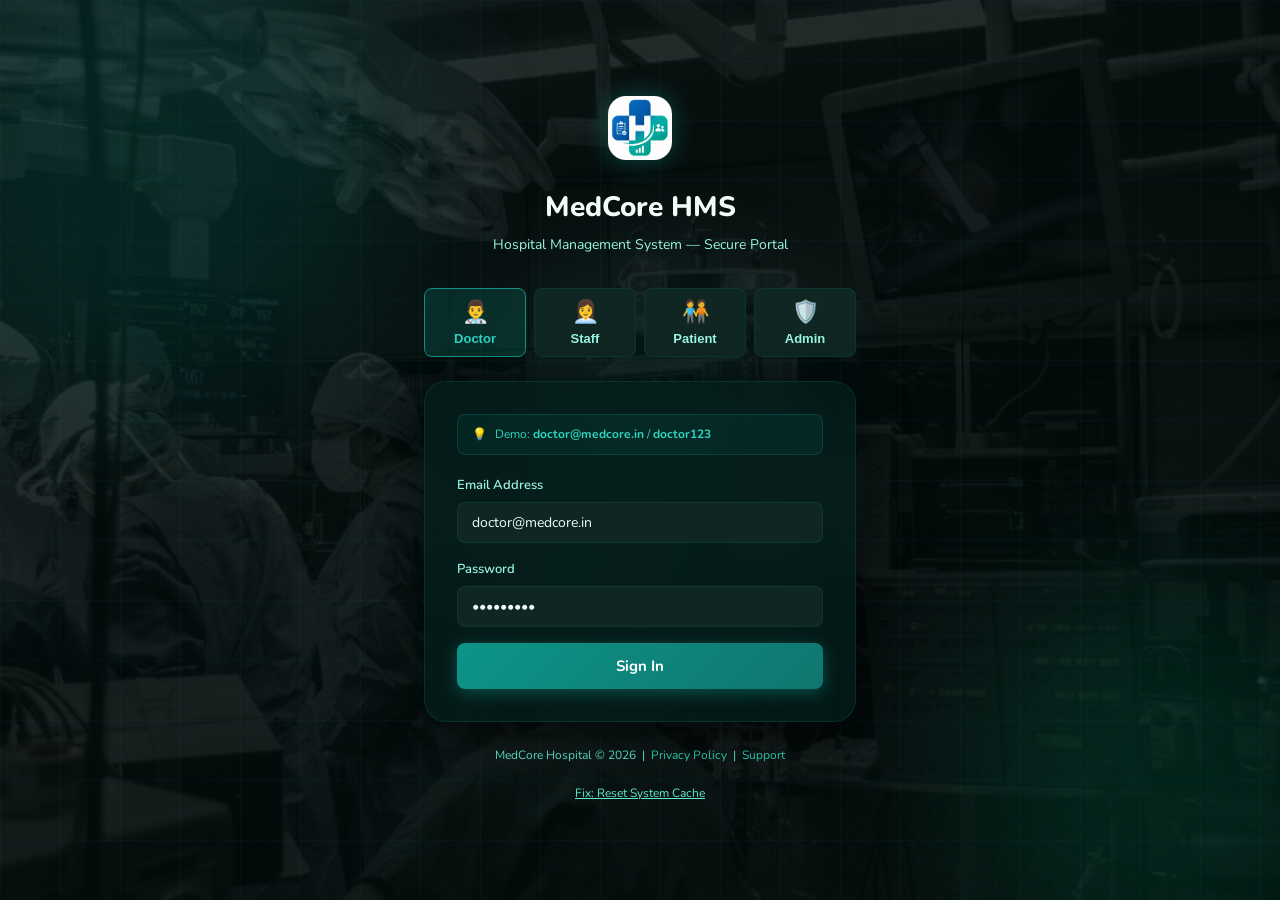
==== index.html @ 2632d04f "Add files via upload" ====
<!DOCTYPE html>
<html lang="en">
<head>
<meta charset="UTF-8"/>
<meta name="viewport" content="width=device-width, initial-scale=1.0"/>
<title>MedCore HMS — Login</title>
<meta name="description" content="MedCore Hospital Management System — Secure login for Doctors, Staff and Patients."/>
<link rel="preconnect" href="https://fonts.googleapis.com"/>
<link rel="preconnect" href="https://fonts.gstatic.com" crossorigin/>
<link href="https://fonts.googleapis.com/css2?family=Nunito:wght@300;400;500;600;700;800;900&display=swap" rel="stylesheet"/>
<link rel="stylesheet" href="css/main.css"/>
<style>
  body { min-height:100vh; display:flex; align-items:center; justify-content:center; position:relative; overflow:hidden;
    font-family:'Nunito',sans-serif;
    background: linear-gradient(rgba(3,12,11,0.87), rgba(3,12,11,0.87)), url('images/surgery-bg.jpg') center/cover no-repeat; }
  body.light-theme { background: linear-gradient(rgba(248,250,252,0.85), rgba(248,250,252,0.9)), url('images/surgery-bg.jpg') center/cover no-repeat; }

  /* Animated background */
  .bg-orbs { position:fixed; inset:0; pointer-events:none; z-index:0; }
  .orb {
    position:absolute; border-radius:50%; filter:blur(80px); opacity:0.18;
    animation: floatOrb 8s ease-in-out infinite;
  }
  .orb-1 { width:500px;height:500px; background:#0d9488; top:-100px; left:-100px; animation-delay:0s; }
  .orb-2 { width:400px;height:400px; background:#059669; bottom:-80px; right:-80px; animation-delay:-3s; }
  .orb-3 { width:300px;height:300px; background:#0f766e; top:50%; left:50%; transform:translate(-50%,-50%); animation-delay:-5s; }
  @keyframes floatOrb {
    0%,100% { transform:translate(0,0) scale(1); }
    33% { transform:translate(30px,-30px) scale(1.05); }
    66% { transform:translate(-20px,20px) scale(0.95); }
  }
  .orb-1 { animation-name:floatOrb1; }
  @keyframes floatOrb1 { 0%,100%{transform:translate(0,0);} 50%{transform:translate(40px,40px);} }

  /* Grid overlay */
  .bg-grid {
    position:fixed;inset:0;z-index:0;pointer-events:none;
    background-image:linear-gradient(rgba(13,148,136,0.06) 1px,transparent 1px),linear-gradient(90deg,rgba(13,148,136,0.06) 1px,transparent 1px);
    background-size:60px 60px;
  }

  /* Login container */
  .login-wrap { position:relative;z-index:1; width:100%;max-width:480px; padding:24px; animation:slideUp 0.6s ease; }

  .login-header { text-align:center; margin-bottom:32px; }
  .login-logo {
    width:64px;height:64px;
    background:url('images/logo.jpg') center/cover no-repeat;
    border-radius:18px;
    display:inline-flex;align-items:center;justify-content:center;
    font-size:28px;margin-bottom:16px;
    box-shadow:var(--glow);
    animation:glow 3s ease-in-out infinite;
  }
  .login-title { font-size:28px;font-weight:800;color:var(--text); }
  .login-sub { font-size:14px;color:var(--text-2);margin-top:4px; }

  /* Role selector */
  .role-tabs { display:flex;gap:8px;margin-bottom:24px; }
  .role-tab {
    flex:1;padding:10px 8px;border-radius:var(--radius-sm);border:1px solid var(--card-border);
    background:var(--bg-3);color:var(--text-2);cursor:pointer;
    transition:var(--transition);text-align:center;font-size:13px;font-weight:600;
    display:flex;flex-direction:column;align-items:center;gap:6px;
  }
  .role-tab .role-icon { font-size:22px; }
  .role-tab.active { background:rgba(13,148,136,0.2);border-color:#0d9488;color:#2dd4bf; }
  .role-tab:hover:not(.active) { border-color:rgba(13,148,136,0.4);color:var(--text); }

  /* Form card */
  .login-card {
    background:rgba(5,30,27,0.75);border:1px solid rgba(13,148,136,0.2);
    border-radius:var(--radius-lg);padding:32px;backdrop-filter:blur(20px);
    box-shadow:var(--shadow-lg);
  }

  .demo-hint {
    background:rgba(13,148,136,0.1);border:1px solid rgba(13,148,136,0.25);
    border-radius:var(--radius-sm);padding:10px 14px;margin-bottom:20px;
    font-size:12px;color:#2dd4bf;display:flex;gap:8px;align-items:flex-start;
  }

  .login-btn {
    width:100%;padding:13px;font-size:15px;font-weight:700;
    background:linear-gradient(135deg,#0d9488,#0f766e);
    color:#fff;border:none;border-radius:var(--radius-sm);cursor:pointer;
    transition:var(--transition);font-family:inherit;margin-top:8px;
    box-shadow:0 4px 16px rgba(13,148,136,0.45);
    display:flex;align-items:center;justify-content:center;gap:8px;
  }
  .login-btn:hover { box-shadow:0 6px 24px rgba(13,148,136,0.65);transform:translateY(-1px); }
  .login-btn:active { transform:translateY(0); }
  .login-btn:disabled { opacity:0.6;cursor:not-allowed;transform:none; }

  .spinner {
    width:18px;height:18px;border:2px solid rgba(255,255,255,0.3);
    border-top-color:#fff;border-radius:50%;animation:spin 0.8s linear infinite;
  }

  .error-msg {
    background:rgba(239,68,68,0.1);border:1px solid rgba(239,68,68,0.3);
    border-radius:var(--radius-sm);padding:10px 14px;
    color:var(--danger);font-size:13px;margin-bottom:16px;display:none;
  }

  .login-footer { text-align:center;margin-top:24px;font-size:12px;color:var(--text-3); }
  .login-footer a { color:var(--primary-light);text-decoration:none; }
</style>
</head>
<body>
<script>if(localStorage.getItem('theme') === 'light') document.body.classList.add('light-theme');</script>
<div class="bg-orbs"><div class="orb orb-1"></div><div class="orb orb-2"></div><div class="orb orb-3"></div></div>
<div class="bg-grid"></div>

<div class="login-wrap">
  <div class="login-header">
    <div class="login-logo"></div>
    <h1 class="login-title">MedCore HMS</h1>
    <p class="login-sub">Hospital Management System — Secure Portal</p>
  </div>

  <div class="role-tabs" id="roleTabs">
    <button class="role-tab active" id="tabDoctor" onclick="selectRole('doctor')">
      <span class="role-icon">👨‍⚕️</span>Doctor
    </button>
    <button class="role-tab" id="tabStaff" onclick="selectRole('staff')">
      <span class="role-icon">👩‍💼</span>Staff
    </button>
    <button class="role-tab" id="tabPatient" onclick="selectRole('patient')">
      <span class="role-icon">🧑‍🤝‍🧑</span>Patient
    </button>
    <button class="role-tab" id="tabAdmin" onclick="selectRole('admin')">
      <span class="role-icon">🛡️</span>Admin
    </button>
  </div>

  <div class="login-card">
    <div class="demo-hint" id="demoHint">
      <span>💡</span>
      <span id="demoHintText">Demo: <strong>doctor@medcore.in</strong> / <strong>doctor123</strong></span>
    </div>
    <div class="error-msg" id="errorMsg">❌ Invalid credentials. Please try again.</div>

    <form id="loginForm" onsubmit="handleLogin(event)">
      <div class="form-group">
        <label class="form-label" for="emailInput">Email Address</label>
        <input class="form-control" id="emailInput" type="email" placeholder="Enter your email" autocomplete="email" required/>
      </div>
      <div class="form-group">
        <label class="form-label" for="passInput">Password</label>
        <input class="form-control" id="passInput" type="password" placeholder="Enter your password" autocomplete="current-password" required/>
      </div>
      <button class="login-btn" type="submit" id="loginBtn">
        <span id="loginBtnText">Sign In</span>
      </button>
    </form>
  </div>

  <div class="login-footer">
    MedCore Hospital &copy; 2026 &nbsp;|&nbsp; <a href="#">Privacy Policy</a> &nbsp;|&nbsp; <a href="#">Support</a>
    <br><br><a href="#" onclick="forceReset()" style="color:var(--text-light);text-decoration:underline;">Fix: Reset System Cache</a>
  </div>
</div>

<script src="js/data.js?v=5"></script>
<script>
  function forceReset() {
    localStorage.clear();
    alert('System cache cleared! Page will now reload.');
    window.location.href = 'index.html';
  }
  const demos = {
    admin:   { email:'vishalingle3265@gmail.com',   pass:'vishal123',   hint:'vishalingle3265@gmail.com / vishal123'   },
    doctor:  { email:'doctor@medcore.in',  pass:'doctor123',  hint:'doctor@medcore.in / doctor123'  },
    staff:   { email:'staff@medcore.in',   pass:'staff123',   hint:'staff@medcore.in / staff123'   },
    patient: { email:'patient@medcore.in', pass:'patient123', hint:'patient@medcore.in / patient123' },
  };
  let selectedRole = 'doctor';

  // Check if already logged in
  window.addEventListener('DOMContentLoaded', () => {
    const u = HMS.loadSession();
    if (u) redirectUser(u);
  });

  function selectRole(role) {
    selectedRole = role;
    document.querySelectorAll('.role-tab').forEach(t => t.classList.remove('active'));
    document.getElementById('tab' + role.charAt(0).toUpperCase() + role.slice(1)).classList.add('active');
    
    if (role === 'admin') {
      document.getElementById('demoHintText').innerHTML = '';
      document.getElementById('emailInput').value = '';
      document.getElementById('passInput').value = '';
    } else {
      const d = demos[role];
      document.getElementById('demoHintText').innerHTML = `Demo: <strong>${d.email}</strong> / <strong>${d.pass}</strong>`;
      document.getElementById('emailInput').value = d.email;
      document.getElementById('passInput').value = d.pass;
    }
    document.getElementById('errorMsg').style.display = 'none';
  }

  // Pre-fill demo credentials
  selectRole('doctor');

  function handleLogin(e) {
    e.preventDefault();
    const email = document.getElementById('emailInput').value.trim();
    const pass  = document.getElementById('passInput').value;
    const btn   = document.getElementById('loginBtn');
    const txt   = document.getElementById('loginBtnText');
    const err   = document.getElementById('errorMsg');

    err.style.display = 'none';
    btn.disabled = true;
    txt.innerHTML = '<div class="spinner"></div>';

    setTimeout(() => {
      const user = HMS.login(email, pass);
      btn.disabled = false;
      if (user) {
        txt.textContent = '✓ Redirecting...';
        setTimeout(() => redirectUser(user), 500);
      } else {
        txt.textContent = 'Sign In';
        err.style.display = 'block';
      }
    }, 900);
  }

  function toggleView(view) {} // Removed as signup is disabled
  function handleRegister(e) {} // Removed as signup is disabled

  function redirectUser(user) {
    const map = { admin: 'admin.html', doctor:'doctor.html', staff:'staff.html', patient:'patient.html' };
    window.location.href = map[user.role] || 'index.html';
  }
</script>
</body>
</html>
---- css/main.css ----
@import url('https://fonts.googleapis.com/css2?family=Nunito:wght@300;400;500;600;700;800;900&family=JetBrains+Mono:wght@400;500&display=swap');

:root {
  --primary: #0d9488;       /* teal-600 */
  --primary-light: #2dd4bf; /* teal-400 */
  --primary-dark: #0f766e;  /* teal-700 */
  --secondary: #059669;     /* emerald-600 */
  --secondary-light: #34d399;
  --success: #22c55e;
  --warning: #eab308;
  --danger: #f43f5e;
  --info: #38bdf8;

  --bg: #050f0e;
  --bg-2: #091a18;
  --bg-3: #0f2622;
  --card: rgba(10, 30, 28, 0.85);
  --card-border: rgba(13,148,136,0.15);
  --sidebar: rgba(5, 15, 14, 0.97);

  --text: #f0fdfa;
  --text-2: #99f6e4;
  --text-3: #5eead4;

  --radius: 14px;
  --radius-lg: 22px;
  --radius-sm: 8px;
  --shadow: 0 4px 24px rgba(0,0,0,0.5);
  --shadow-lg: 0 8px 48px rgba(0,0,0,0.7);
  --glow: 0 0 24px rgba(13,148,136,0.45);
  --transition: all 0.2s cubic-bezier(0.4,0,0.2,1);
}

.light-theme {
  --bg: #f8fafc;
  --bg-2: #ffffff;
  --bg-3: #f1f5f9;
  --card: rgba(255, 255, 255, 0.9);
  --card-border: rgba(13, 148, 136, 0.2);
  --sidebar: rgba(255, 255, 255, 0.95);

  --text: #0f172a;
  --text-2: #334155;
  --text-3: #64748b;

  --shadow: 0 4px 20px rgba(0, 0, 0, 0.08);
  --shadow-lg: 0 8px 30px rgba(0, 0, 0, 0.12);
  --glow: 0 0 24px rgba(13, 148, 136, 0.3);
}

/* ── Light theme overrides for hardcoded dark elements ── */
.light-theme .topbar { background: rgba(255,255,255,0.85); border-bottom-color: rgba(13,148,136,0.15); }
.light-theme .sidebar { background: rgba(255,255,255,0.97); border-right-color: rgba(13,148,136,0.12); }
.light-theme .topbar-search { background: #e2e8f0; border-color: rgba(13,148,136,0.15); }
.light-theme .topbar-search input { color: #0f172a; }
.light-theme .topbar-search input::placeholder { color: #94a3b8; }
.light-theme .icon-btn { background: #e2e8f0; border-color: rgba(13,148,136,0.15); color: #334155; }
.light-theme .icon-btn:hover { background: rgba(13,148,136,0.12); }
.light-theme .user-card:hover { background: rgba(0,0,0,0.04); }
.light-theme .table th { background: rgba(0,0,0,0.03); }
.light-theme .table td { border-bottom-color: rgba(0,0,0,0.06); }
.light-theme .table tbody tr:hover { background: rgba(13,148,136,0.06); }
.light-theme .modal { background: #ffffff; border-color: rgba(13,148,136,0.15); }
.light-theme .toast { background: #ffffff; border-color: rgba(13,148,136,0.15); }
.light-theme ::-webkit-scrollbar-track { background: #f1f5f9; }
.light-theme ::-webkit-scrollbar-thumb { background: #cbd5e1; }

*, *::before, *::after { box-sizing: border-box; margin: 0; padding: 0; }

html { scroll-behavior: smooth; }

body {
  font-family: 'Nunito', sans-serif;
  background: linear-gradient(rgba(5,15,14,0.88), rgba(5,15,14,0.96)), url('../images/portal_bg.png') center/cover fixed no-repeat;
  color: var(--text);
  min-height: 100vh;
  line-height: 1.6;
  -webkit-font-smoothing: antialiased;
}
body.light-theme {
  background: linear-gradient(rgba(248, 250, 252, 0.88), rgba(248, 250, 252, 0.95)), url('../images/portal_bg.png') center/cover fixed no-repeat;
}

/* Scrollbar */
::-webkit-scrollbar { width: 6px; height: 6px; }
::-webkit-scrollbar-track { background: var(--bg-2); }
::-webkit-scrollbar-thumb { background: var(--bg-3); border-radius: 3px; }
::-webkit-scrollbar-thumb:hover { background: var(--primary); }

/* Layout */
.app-layout { display: flex; min-height: 100vh; }

.sidebar {
  width: 260px;
  min-height: 100vh;
  background: var(--sidebar);
  border-right: 1px solid var(--card-border);
  backdrop-filter: blur(20px);
  display: flex;
  flex-direction: column;
  position: fixed;
  top: 0; left: 0; bottom: 0;
  z-index: 100;
  transition: var(--transition);
}

.sidebar-logo {
  padding: 24px 20px;
  display: flex;
  align-items: center;
  gap: 12px;
  border-bottom: 1px solid var(--card-border);
}

.sidebar-logo .logo-icon {
  width: 40px; height: 40px;
  background: url('../images/logo.jpg') center/cover no-repeat;
  border-radius: 12px;
  display: flex;
  align-items: center;
  justify-content: center;
  box-shadow: var(--glow);
}

.sidebar-logo .logo-text { font-size: 16px; font-weight: 700; color: var(--text); }
.sidebar-logo .logo-sub { font-size: 11px; color: var(--text-2); font-weight: 400; }

.sidebar-nav { flex: 1; padding: 16px 12px; overflow-y: auto; }

.nav-section-label {
  font-size: 10px;
  font-weight: 600;
  color: var(--text-3);
  text-transform: uppercase;
  letter-spacing: 0.08em;
  padding: 12px 8px 6px;
}

.nav-item {
  display: flex;
  align-items: center;
  gap: 12px;
  padding: 10px 12px;
  border-radius: var(--radius-sm);
  cursor: pointer;
  color: var(--text-2);
  font-size: 14px;
  font-weight: 500;
  transition: var(--transition);
  margin-bottom: 2px;
  border: none;
  background: none;
  width: 100%;
  text-align: left;
  text-decoration: none;
}

.nav-item:hover { background: rgba(13,148,136,0.12); color: var(--text); }
.nav-item.active { background: rgba(13,148,136,0.22); color: var(--primary-light); }
.nav-item.active .nav-icon { color: var(--primary); }

.nav-icon { font-size: 18px; width: 20px; text-align: center; flex-shrink: 0; }
.nav-badge {
  margin-left: auto;
  background: var(--danger);
  color: #fff;
  font-size: 10px;
  font-weight: 700;
  padding: 2px 6px;
  border-radius: 10px;
  min-width: 18px;
  text-align: center;
}

.sidebar-footer {
  padding: 16px 12px;
  border-top: 1px solid var(--card-border);
}

.user-card {
  display: flex;
  align-items: center;
  gap: 10px;
  padding: 10px;
  border-radius: var(--radius-sm);
  cursor: pointer;
  transition: var(--transition);
}
.user-card:hover { background: rgba(255,255,255,0.05); }
.user-avatar {
  width: 36px; height: 36px;
  border-radius: 50%;
  background: linear-gradient(135deg, var(--primary), var(--secondary));
  display: flex; align-items: center; justify-content: center;
  font-size: 14px; font-weight: 700; color: #fff;
  flex-shrink: 0;
}
.user-name { font-size: 13px; font-weight: 600; color: var(--text); }
.user-role { font-size: 11px; color: var(--text-2); }

/* Main Content */
.main-content {
  flex: 1;
  margin-left: 260px;
  min-height: 100vh;
  display: flex;
  flex-direction: column;
}

.topbar {
  height: 64px;
  background: rgba(5,15,14,0.85);
  backdrop-filter: blur(20px);
  border-bottom: 1px solid var(--card-border);
  display: flex;
  align-items: center;
  padding: 0 24px;
  gap: 16px;
  position: sticky;
  top: 0;
  z-index: 50;
}

.topbar-title { font-size: 18px; font-weight: 700; flex: 1; }
.topbar-search {
  display: flex;
  align-items: center;
  gap: 8px;
  background: var(--bg-3);
  border: 1px solid var(--card-border);
  border-radius: var(--radius-sm);
  padding: 8px 14px;
  flex: 0 0 280px;
}
.topbar-search input {
  background: none;
  border: none;
  outline: none;
  color: var(--text);
  font-size: 14px;
  width: 100%;
  font-family: inherit;
}
.topbar-search input::placeholder { color: var(--text-3); }

.icon-btn {
  width: 38px; height: 38px;
  border-radius: var(--radius-sm);
  background: var(--bg-3);
  border: 1px solid var(--card-border);
  display: flex; align-items: center; justify-content: center;
  cursor: pointer;
  transition: var(--transition);
  font-size: 16px;
  color: var(--text-2);
  position: relative;
}
.icon-btn:hover { background: rgba(13,148,136,0.18); color: var(--primary-light); border-color: var(--primary); }
.icon-btn .badge {
  position: absolute;
  top: -4px; right: -4px;
  width: 16px; height: 16px;
  background: var(--danger);
  border-radius: 50%;
  font-size: 9px;
  font-weight: 700;
  color: #fff;
  display: flex; align-items: center; justify-content: center;
  border: 2px solid var(--bg);
}

.page-content { padding: 24px; flex: 1; }

/* Cards */
.card {
  background: var(--card);
  border: 1px solid var(--card-border);
  border-radius: var(--radius);
  backdrop-filter: blur(12px);
  transition: var(--transition);
}
.card:hover { border-color: rgba(13,148,136,0.35); }
.card-header {
  display: flex;
  align-items: center;
  justify-content: space-between;
  padding: 18px 20px 0;
}
.card-title { font-size: 15px; font-weight: 700; color: var(--text); }
.card-body { padding: 16px 20px 20px; }

/* KPI Cards */
.kpi-grid { display: grid; grid-template-columns: repeat(auto-fit, minmax(200px, 1fr)); gap: 16px; margin-bottom: 24px; }
.kpi-card {
  background: var(--card);
  border: 1px solid var(--card-border);
  border-radius: var(--radius);
  padding: 20px;
  display: flex;
  flex-direction: column;
  gap: 12px;
  transition: var(--transition);
  cursor: default;
  position: relative;
  overflow: hidden;
}
.kpi-card::before {
  content: '';
  position: absolute;
  top: 0; left: 0; right: 0;
  height: 3px;
  background: linear-gradient(90deg, var(--kpi-color, var(--primary)), transparent);
}
.kpi-card:hover { transform: translateY(-2px); box-shadow: var(--shadow); border-color: rgba(13,148,136,0.35); }
.kpi-top { display: flex; align-items: flex-start; justify-content: space-between; }
.kpi-icon {
  width: 44px; height: 44px;
  border-radius: var(--radius-sm);
  background: rgba(var(--kpi-rgb, 99,102,241),0.15);
  display: flex; align-items: center; justify-content: center;
  font-size: 20px;
}
.kpi-value { font-size: 28px; font-weight: 800; color: var(--text); line-height: 1; }
.kpi-label { font-size: 13px; color: var(--text-2); font-weight: 500; }
.kpi-change { font-size: 12px; font-weight: 600; }
.kpi-change.up { color: var(--success); }
.kpi-change.down { color: var(--danger); }

/* Badges */
.badge {
  display: inline-flex;
  align-items: center;
  gap: 4px;
  padding: 3px 10px;
  border-radius: 20px;
  font-size: 11px;
  font-weight: 600;
  text-transform: uppercase;
  letter-spacing: 0.03em;
}
.badge-success { background: rgba(16,185,129,0.15); color: var(--success); border: 1px solid rgba(16,185,129,0.3); }
.badge-warning { background: rgba(245,158,11,0.15); color: var(--warning); border: 1px solid rgba(245,158,11,0.3); }
.badge-danger { background: rgba(239,68,68,0.15); color: var(--danger); border: 1px solid rgba(239,68,68,0.3); }
.badge-info { background: rgba(59,130,246,0.15); color: var(--info); border: 1px solid rgba(59,130,246,0.3); }
.badge-primary { background: rgba(13,148,136,0.15); color: var(--primary-light); border: 1px solid rgba(13,148,136,0.35); }
.badge-secondary { background: rgba(5,150,105,0.15); color: var(--secondary-light); border: 1px solid rgba(5,150,105,0.3); }

/* Buttons */
.btn {
  display: inline-flex;
  align-items: center;
  gap: 8px;
  padding: 9px 18px;
  border-radius: var(--radius-sm);
  font-size: 14px;
  font-weight: 600;
  cursor: pointer;
  border: none;
  transition: var(--transition);
  font-family: inherit;
  text-decoration: none;
  white-space: nowrap;
}
.btn:hover { transform: translateY(-1px); }
.btn:active { transform: translateY(0); }
.btn-primary { background: linear-gradient(135deg, var(--primary), var(--primary-dark)); color: #fff; box-shadow: 0 4px 12px rgba(13,148,136,0.4); }
.btn-primary:hover { box-shadow: 0 6px 20px rgba(13,148,136,0.6); }
.btn-secondary { background: var(--bg-3); color: var(--text); border: 1px solid var(--card-border); }
.btn-secondary:hover { border-color: var(--primary); color: var(--primary-light); }
.btn-success { background: linear-gradient(135deg, var(--success), #059669); color: #fff; }
.btn-danger { background: linear-gradient(135deg, var(--danger), #dc2626); color: #fff; }
.btn-warning { background: linear-gradient(135deg, var(--warning), #d97706); color: #fff; }
.btn-sm { padding: 6px 12px; font-size: 12px; }
.btn-lg { padding: 12px 24px; font-size: 16px; }
.btn-icon { width: 36px; height: 36px; padding: 0; border-radius: var(--radius-sm); display: flex; align-items: center; justify-content: center; }

/* Forms */
.form-group { display: flex; flex-direction: column; gap: 6px; margin-bottom: 16px; }
.form-label { font-size: 13px; font-weight: 600; color: var(--text-2); }
.form-control {
  background: var(--bg-3);
  border: 1px solid var(--card-border);
  border-radius: var(--radius-sm);
  padding: 10px 14px;
  color: var(--text);
  font-size: 14px;
  font-family: inherit;
  transition: var(--transition);
  outline: none;
  width: 100%;
}
.form-control:focus { border-color: var(--primary); box-shadow: 0 0 0 3px rgba(13,148,136,0.18); }
.form-control::placeholder { color: var(--text-3); }
select.form-control { cursor: pointer; }

/* Tables */
.table-wrapper { overflow-x: auto; border-radius: var(--radius); }
.table { width: 100%; border-collapse: collapse; font-size: 14px; }
.table th {
  padding: 12px 16px;
  background: rgba(255,255,255,0.03);
  color: var(--text-2);
  font-size: 11px;
  font-weight: 700;
  text-transform: uppercase;
  letter-spacing: 0.06em;
  text-align: left;
  border-bottom: 1px solid var(--card-border);
  white-space: nowrap;
}
.table td {
  padding: 13px 16px;
  border-bottom: 1px solid rgba(255,255,255,0.04);
  color: var(--text);
  vertical-align: middle;
}
.table tr:last-child td { border-bottom: none; }
.table tbody tr { transition: var(--transition); }
.table tbody tr:hover { background: rgba(13,148,136,0.06); }
.table-avatar {
  display: flex; align-items: center; gap: 10px;
}

.table-avatar .avatar {
  width: 32px; height: 32px;
  border-radius: 50%;
  background: linear-gradient(135deg, var(--primary), var(--secondary));
  display: flex; align-items: center; justify-content: center;
  font-size: 12px; font-weight: 700; color: #fff;
  flex-shrink: 0;
}
.table-avatar .info .name { font-weight: 600; font-size: 14px; }
.table-avatar .info .sub { font-size: 12px; color: var(--text-2); }

/* Modal */
.modal-overlay {
  position: fixed;
  inset: 0;
  background: rgba(0,0,0,0.7);
  backdrop-filter: blur(6px);
  z-index: 1000;
  display: flex;
  align-items: center;
  justify-content: center;
  padding: 20px;
  opacity: 0;
  visibility: hidden;
  transition: var(--transition);
}
.modal-overlay.active { opacity: 1; visibility: visible; }
.modal {
  background: var(--bg-2);
  border: 1px solid var(--card-border);
  border-radius: var(--radius-lg);
  max-width: 560px;
  width: 100%;
  max-height: 90vh;
  overflow-y: auto;
  transform: scale(0.95) translateY(20px);
  transition: var(--transition);
  box-shadow: var(--shadow-lg);
}
.modal-overlay.active .modal { transform: scale(1) translateY(0); }
.modal-header {
  display: flex;
  align-items: center;
  justify-content: space-between;
  padding: 20px 24px 0;
}
.modal-title { font-size: 18px; font-weight: 700; }
.modal-close {
  width: 32px; height: 32px;
  border-radius: 8px;
  border: none;
  background: var(--bg-3);
  color: var(--text-2);
  cursor: pointer;
  display: flex; align-items: center; justify-content: center;
  font-size: 18px;
  transition: var(--transition);
}
.modal-close:hover { background: var(--danger); color: #fff; }
.modal-body { padding: 20px 24px 24px; }

/* Grid helpers */
.grid-2 { display: grid; grid-template-columns: 1fr 1fr; gap: 16px; }
.grid-3 { display: grid; grid-template-columns: repeat(3, 1fr); gap: 16px; }
.flex { display: flex; }
.flex-center { display: flex; align-items: center; justify-content: center; }
.flex-between { display: flex; align-items: center; justify-content: space-between; }
.gap-8 { gap: 8px; }
.gap-12 { gap: 12px; }
.gap-16 { gap: 16px; }
.mt-16 { margin-top: 16px; }
.mt-24 { margin-top: 24px; }
.mb-16 { margin-bottom: 16px; }
.mb-24 { margin-bottom: 24px; }

/* Tabs */
.tabs { display: flex; gap: 4px; background: var(--bg-3); border-radius: var(--radius-sm); padding: 4px; margin-bottom: 20px; }
.tab-btn {
  flex: 1;
  padding: 8px 16px;
  border: none;
  border-radius: 6px;
  background: none;
  color: var(--text-2);
  font-size: 13px;
  font-weight: 600;
  cursor: pointer;
  transition: var(--transition);
  font-family: inherit;
  text-align: center;
}
.tab-btn.active { background: var(--primary); color: #fff; box-shadow: 0 2px 8px rgba(13,148,136,0.4); }
.tab-btn:hover:not(.active) { color: var(--text); }
.tab-panel { display: none; }
.tab-panel.active { display: block; }

/* Timeline */
.timeline { display: flex; flex-direction: column; gap: 0; }
.timeline-item { display: flex; gap: 16px; padding-bottom: 24px; position: relative; }
.timeline-item:last-child { padding-bottom: 0; }
.timeline-item:not(:last-child)::after {
  content: '';
  position: absolute;
  left: 17px;
  top: 36px;
  bottom: 0;
  width: 2px;
  background: var(--card-border);
}
.timeline-dot {
  width: 36px; height: 36px;
  border-radius: 50%;
  flex-shrink: 0;
  display: flex; align-items: center; justify-content: center;
  font-size: 14px;
  border: 2px solid var(--card-border);
  background: var(--bg-2);
  position: relative;
  z-index: 1;
}
.timeline-content { flex: 1; padding-top: 4px; }
.timeline-date { font-size: 11px; color: var(--text-3); margin-bottom: 4px; }
.timeline-title { font-size: 14px; font-weight: 600; margin-bottom: 2px; }
.timeline-sub { font-size: 13px; color: var(--text-2); }

/* Stat pill */
.stat-pill {
  display: inline-flex;
  align-items: center;
  gap: 6px;
  padding: 6px 12px;
  border-radius: 20px;
  background: var(--bg-3);
  font-size: 13px;
  font-weight: 600;
  color: var(--text-2);
}

/* Progress bar */
.progress { background: var(--bg-3); border-radius: 4px; height: 6px; overflow: hidden; }
.progress-bar { height: 100%; border-radius: 4px; background: linear-gradient(90deg, var(--primary), var(--secondary)); transition: width 0.6s ease; }

/* Empty state */
.empty-state { text-align: center; padding: 48px 24px; color: var(--text-2); }
.empty-state .icon { font-size: 48px; margin-bottom: 16px; opacity: 0.5; }
.empty-state h3 { font-size: 18px; font-weight: 700; color: var(--text); margin-bottom: 8px; }

/* Toast */
.toast-container { position: fixed; bottom: 24px; right: 24px; z-index: 2000; display: flex; flex-direction: column; gap: 8px; }
.toast {
  background: var(--bg-2);
  border: 1px solid var(--card-border);
  border-radius: var(--radius-sm);
  padding: 12px 16px;
  display: flex;
  align-items: center;
  gap: 10px;
  font-size: 14px;
  font-weight: 500;
  min-width: 280px;
  box-shadow: var(--shadow);
  animation: slideInRight 0.3s ease;
}
.toast.success { border-left: 3px solid var(--success); }
.toast.error { border-left: 3px solid var(--danger); }
.toast.info { border-left: 3px solid var(--info); }

/* Animations */
@keyframes fadeIn { from { opacity:0; } to { opacity:1; } }
@keyframes slideUp { from { opacity:0; transform:translateY(20px); } to { opacity:1; transform:translateY(0); } }
@keyframes slideInRight { from { opacity:0; transform:translateX(30px); } to { opacity:1; transform:translateX(0); } }
@keyframes pulse { 0%,100% { opacity:1; } 50% { opacity:0.5; } }
@keyframes spin { to { transform:rotate(360deg); } }
@keyframes glow { 0%,100% { box-shadow: var(--glow); } 50% { box-shadow: 0 0 40px rgba(13,148,136,0.6); } }

.animate-fadeIn { animation: fadeIn 0.4s ease; }
.animate-slideUp { animation: slideUp 0.4s ease; }
.animate-pulse { animation: pulse 2s infinite; }

/* Responsive */
@media (max-width: 1024px) {
  .sidebar { transform: translateX(-260px); }
  .sidebar.open { transform: translateX(0); }
  .main-content { margin-left: 0; }
}
@media (max-width: 768px) {
  .kpi-grid { grid-template-columns: 1fr 1fr; }
  .grid-2, .grid-3 { grid-template-columns: 1fr; }
  .page-content { padding: 16px; }
}
@media (max-width: 480px) {
  .kpi-grid { grid-template-columns: 1fr; }
  .topbar-search { display: none; }
}
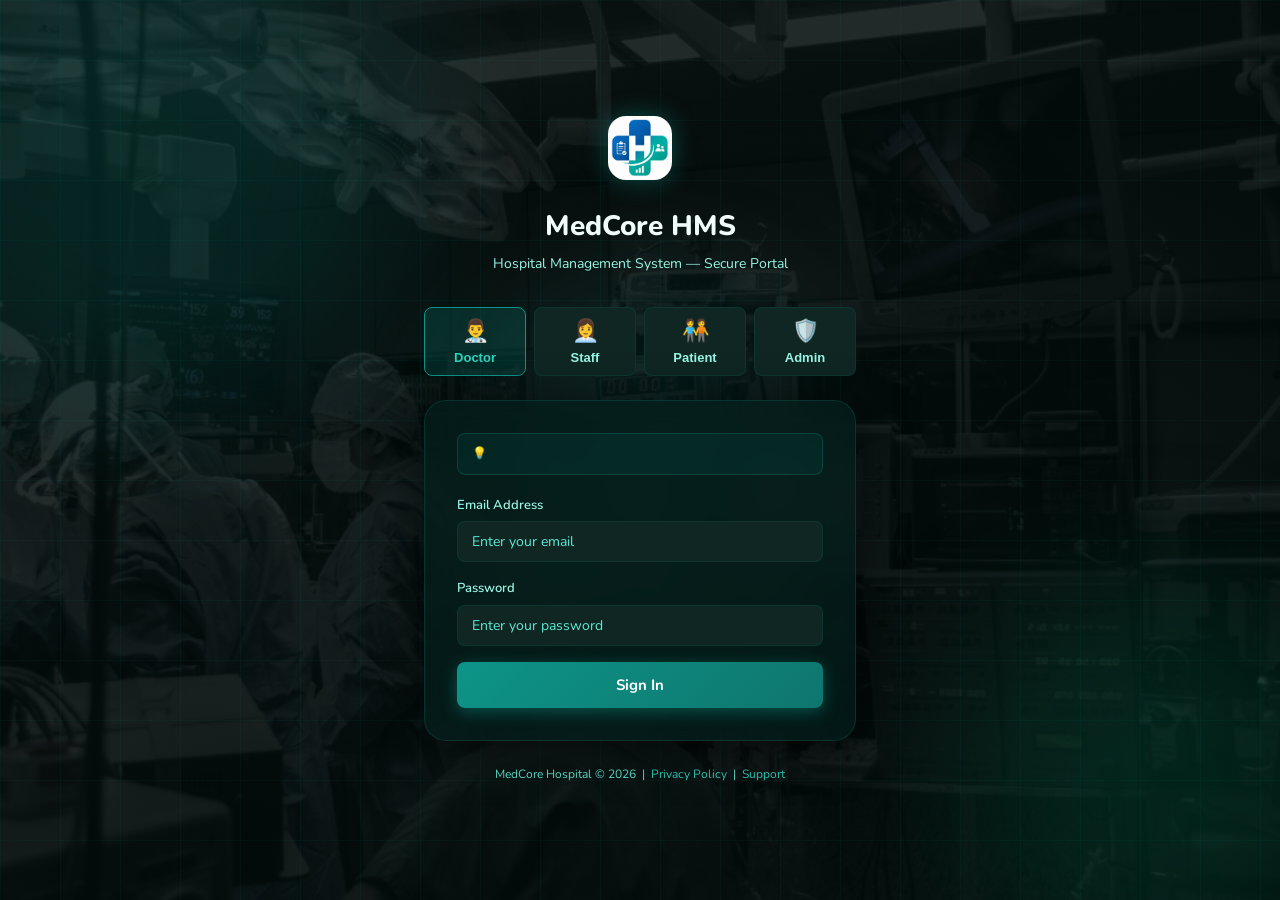
==== commit 9981fa8c: "Update index.html" ====
--- a/index.html
+++ b/index.html
@@ -158,17 +158,13 @@
 
   <div class="login-footer">
     MedCore Hospital &copy; 2026 &nbsp;|&nbsp; <a href="#">Privacy Policy</a> &nbsp;|&nbsp; <a href="#">Support</a>
-    <br><br><a href="#" onclick="forceReset()" style="color:var(--text-light);text-decoration:underline;">Fix: Reset System Cache</a>
+
   </div>
 </div>
 
 <script src="js/data.js?v=5"></script>
 <script>
-  function forceReset() {
-    localStorage.clear();
-    alert('System cache cleared! Page will now reload.');
-    window.location.href = 'index.html';
-  }
+
   const demos = {
     admin:   { email:'vishalingle3265@gmail.com',   pass:'vishal123',   hint:'vishalingle3265@gmail.com / vishal123'   },
     doctor:  { email:'doctor@medcore.in',  pass:'doctor123',  hint:'doctor@medcore.in / doctor123'  },
@@ -188,7 +184,7 @@
     document.querySelectorAll('.role-tab').forEach(t => t.classList.remove('active'));
     document.getElementById('tab' + role.charAt(0).toUpperCase() + role.slice(1)).classList.add('active');
     
-    if (role === 'admin') {
+    if (role === 'admin' || role === 'doctor' || role === 'staff') {
       document.getElementById('demoHintText').innerHTML = '';
       document.getElementById('emailInput').value = '';
       document.getElementById('passInput').value = '';
